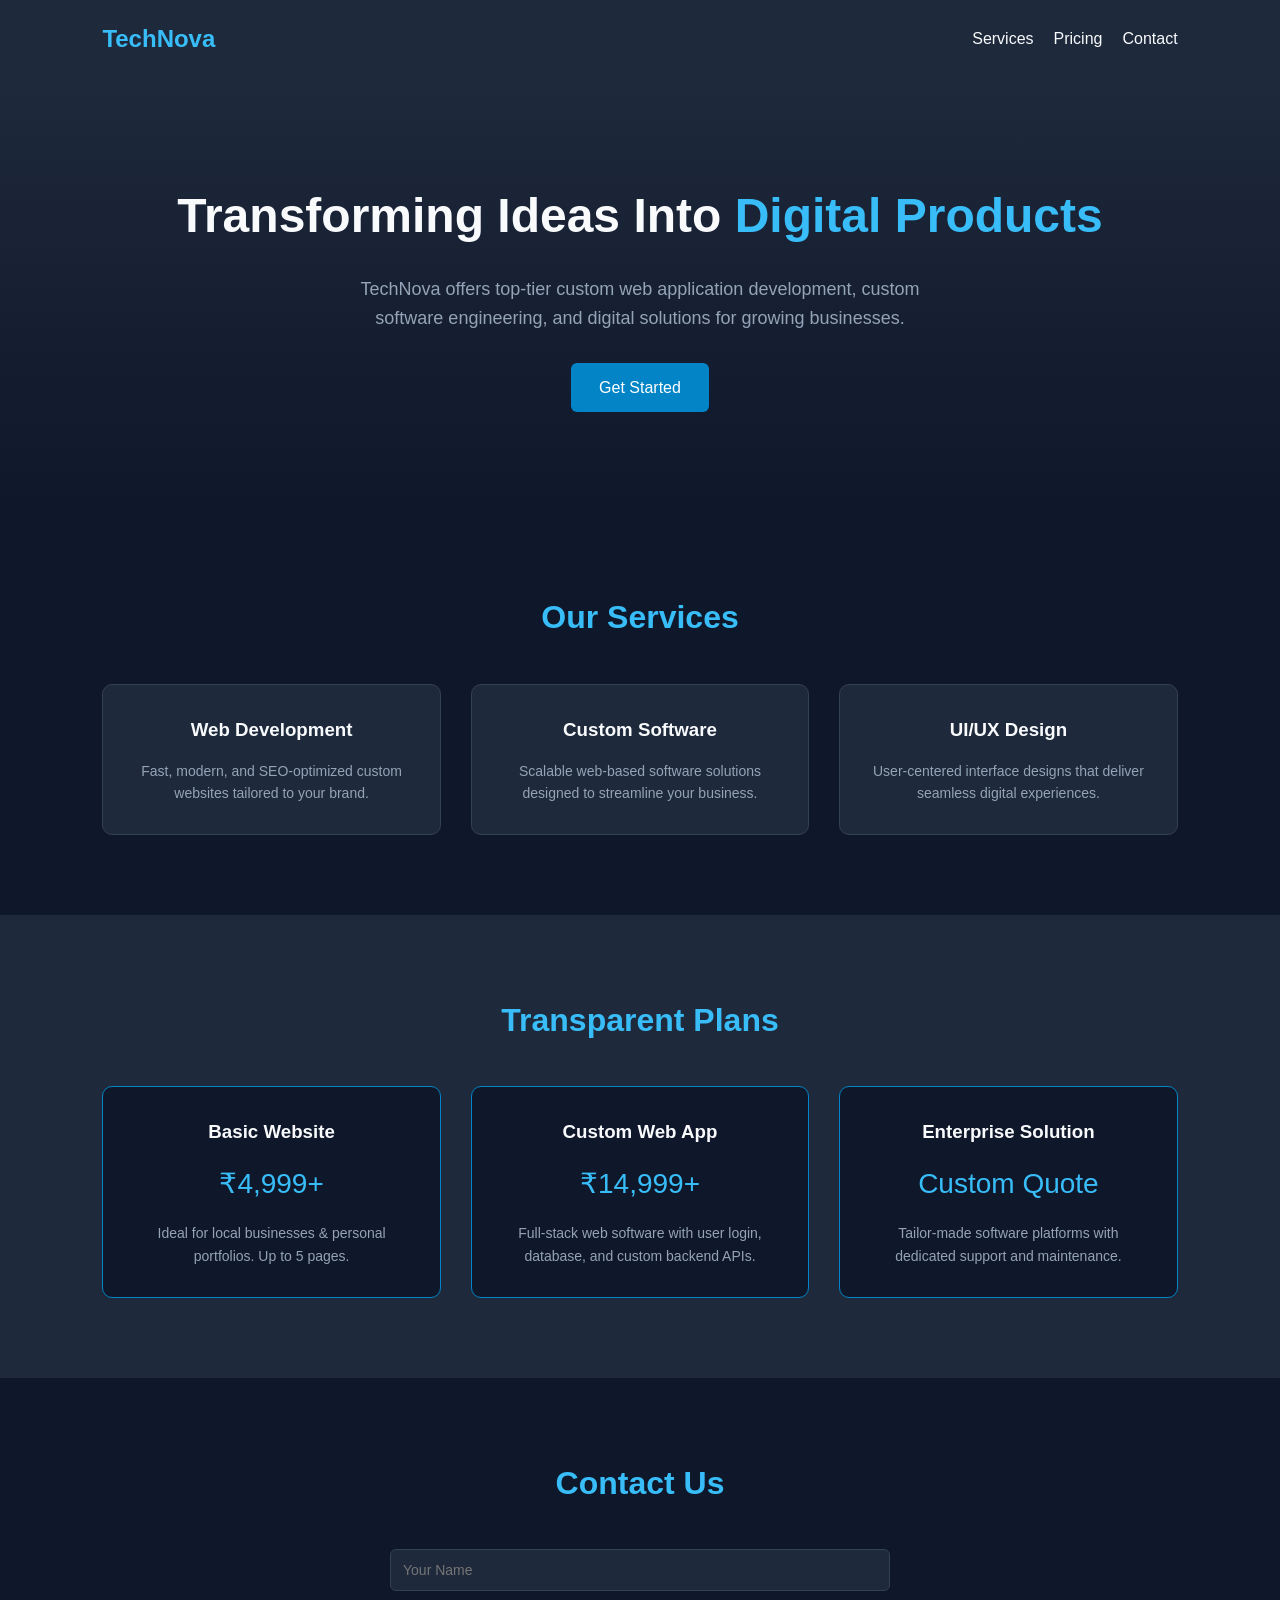
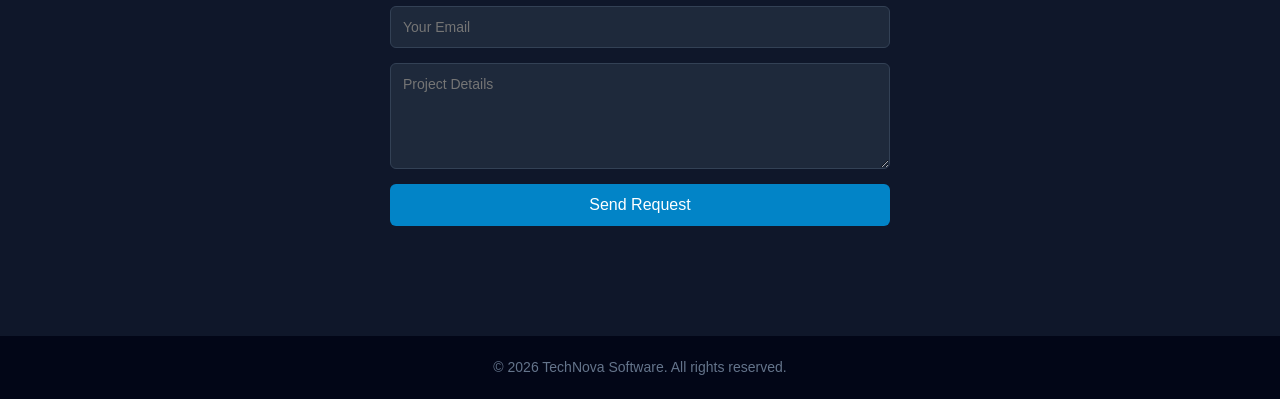
==== index.html @ 1e2e3ed6 "Add files via upload" ====
<!DOCTYPE html>
<html lang="en">
<head>
    <meta charset="UTF-8">
    <meta name="viewport" content="width=device-width, initial-scale=1.0">
    <title>TechNova | High-Quality Software & Web Solutions</title>
    <style>
        * {
            box-sizing: border-box;
            margin: 0;
            padding: 0;
            font-family: 'Segoe UI', Tahoma, Geneva, Verdana, sans-serif;
        }

        body {
            background-color: #0f172a;
            color: #f8fafc;
            line-height: 1.6;
        }

        /* Navigation */
        nav {
            display: flex;
            justify-content: space-between;
            align-items: center;
            padding: 20px 8%;
            background-color: #1e293b;
            position: sticky;
            top: 0;
            z-index: 100;
        }

        .logo {
            font-size: 24px;
            font-weight: bold;
            color: #38bdf8;
        }

        .nav-links {
            display: flex;
            list-style: none;
            gap: 20px;
        }

        .nav-links a {
            color: #f8fafc;
            text-decoration: none;
            transition: color 0.3s;
        }

        .nav-links a:hover {
            color: #38bdf8;
        }

        /* Hero Section */
        .hero {
            padding: 100px 8%;
            text-align: center;
            background: linear-gradient(180deg, #1e293b 0%, #0f172a 100%);
        }

        .hero h1 {
            font-size: 48px;
            margin-bottom: 20px;
            color: #f8fafc;
        }

        .hero h1 span {
            color: #38bdf8;
        }

        .hero p {
            font-size: 18px;
            color: #94a3b8;
            max-width: 600px;
            margin: 0 auto 30px auto;
        }

        .btn {
            background-color: #0284c7;
            color: #ffffff;
            padding: 12px 28px;
            border: none;
            border-radius: 6px;
            font-size: 16px;
            cursor: pointer;
            text-decoration: none;
            display: inline-block;
            transition: background 0.3s;
        }

        .btn:hover {
            background-color: #0369a1;
        }

        /* Services Section */
        .services {
            padding: 80px 8%;
            text-align: center;
        }

        .section-title {
            font-size: 32px;
            margin-bottom: 40px;
            color: #38bdf8;
        }

        .grid {
            display: grid;
            grid-template-columns: repeat(auto-fit, minmax(250px, 1fr));
            gap: 30px;
        }

        .card {
            background-color: #1e293b;
            padding: 30px;
            border-radius: 10px;
            border: 1px solid #334155;
            transition: transform 0.3s;
        }

        .card:hover {
            transform: translateY(-5px);
        }

        .card h3 {
            margin-bottom: 15px;
            color: #f8fafc;
        }

        .card p {
            color: #94a3b8;
            font-size: 14px;
        }

        /* Pricing Section */
        .pricing {
            padding: 80px 8%;
            background-color: #1e293b;
            text-align: center;
        }

        .price-card {
            background-color: #0f172a;
            border: 1px solid #0284c7;
        }

        .price {
            font-size: 28px;
            color: #38bdf8;
            margin: 15px 0;
        }

        /* Contact Section */
        .contact {
            padding: 80px 8%;
            text-align: center;
        }

        form {
            max-width: 500px;
            margin: 0 auto;
            display: flex;
            flex-direction: column;
            gap: 15px;
        }

        input, textarea {
            padding: 12px;
            border-radius: 6px;
            border: 1px solid #334155;
            background-color: #1e293b;
            color: #fff;
            font-size: 14px;
        }

        input:focus, textarea:focus {
            outline: 1px solid #38bdf8;
        }

        #form-status {
            margin-top: 15px;
            font-weight: bold;
        }

        /* Footer */
        footer {
            text-align: center;
            padding: 20px;
            background-color: #020617;
            color: #64748b;
            font-size: 14px;
        }

        @media (max-width: 768px) {
            .hero h1 { font-size: 32px; }
            .nav-links { display: none; }
        }
    </style>
</head>
<body>

    <!-- Navigation -->
    <nav>
        <div class="logo">TechNova</div>
        <ul class="nav-links">
            <li><a href="#services">Services</a></li>
            <li><a href="#pricing">Pricing</a></li>
            <li><a href="#contact">Contact</a></li>
        </ul>
    </nav>

    <!-- Hero Section -->
    <section class="hero">
        <h1>Transforming Ideas Into <span>Digital Products</span></h1>
        <p>TechNova offers top-tier custom web application development, custom software engineering, and digital solutions for growing businesses.</p>
        <a href="#contact" class="btn">Get Started</a>
    </section>

    <!-- Services -->
    <section class="services" id="services">
        <h2 class="section-title">Our Services</h2>
        <div class="grid">
            <div class="card">
                <h3>Web Development</h3>
                <p>Fast, modern, and SEO-optimized custom websites tailored to your brand.</p>
            </div>
            <div class="card">
                <h3>Custom Software</h3>
                <p>Scalable web-based software solutions designed to streamline your business.</p>
            </div>
            <div class="card">
                <h3>UI/UX Design</h3>
                <p>User-centered interface designs that deliver seamless digital experiences.</p>
            </div>
        </div>
    </section>

    <!-- Pricing -->
    <section class="pricing" id="pricing">
        <h2 class="section-title">Transparent Plans</h2>
        <div class="grid">
            <div class="card price-card">
                <h3>Basic Website</h3>
                <div class="price">₹4,999+</div>
                <p>Ideal for local businesses & personal portfolios. Up to 5 pages.</p>
            </div>
            <div class="card price-card">
                <h3>Custom Web App</h3>
                <div class="price">₹14,999+</div>
                <p>Full-stack web software with user login, database, and custom backend APIs.</p>
            </div>
            <div class="card price-card">
                <h3>Enterprise Solution</h3>
                <div class="price">Custom Quote</div>
                <p>Tailor-made software platforms with dedicated support and maintenance.</p>
            </div>
        </div>
    </section>

    <!-- Contact Form -->
    <section class="contact" id="contact">
        <h2 class="section-title">Contact Us</h2>
        <form id="leadForm">
            <input type="text" id="name" placeholder="Your Name" required>
            <input type="email" id="email" placeholder="Your Email" required>
            <textarea id="message" rows="5" placeholder="Project Details" required></textarea>
            <button type="submit" class="btn">Send Request</button>
            <div id="form-status"></div>
        </form>
    </section>

    <!-- Footer -->
    <footer>
        <p>&copy; 2026 TechNova Software. All rights reserved.</p>
    </footer>

    <!-- JavaScript to Connect Frontend to Backend -->
    <script>
        const form = document.getElementById('leadForm');
        const statusDiv = document.getElementById('form-status');

        form.addEventListener('submit', async (e) => {
            e.preventDefault();
            statusDiv.style.color = '#38bdf8';
            statusDiv.innerText = "Sending message...";

            const formData = {
                name: document.getElementById('name').value,
                email: document.getElementById('email').value,
                message: document.getElementById('message').value
            };

            try {
                // Pointing to local Express backend server
                const response = await fetch('http://localhost:3000/api/contact', {
                    method: 'POST',
                    headers: { 'Content-Type': 'application/json' },
                    body: JSON.stringify(formData)
                });

                const result = await response.json();

                if (response.ok) {
                    statusDiv.style.color = '#4ade80';
                    statusDiv.innerText = result.message;
                    form.reset();
                } else {
                    statusDiv.style.color = '#f87171';
                    statusDiv.innerText = "Error submitting form.";
                }
            } catch (err) {
                statusDiv.style.color = '#f87171';
                statusDiv.innerText = "Unable to connect to backend server.";
            }
        });
    </script>
</body>
</html>
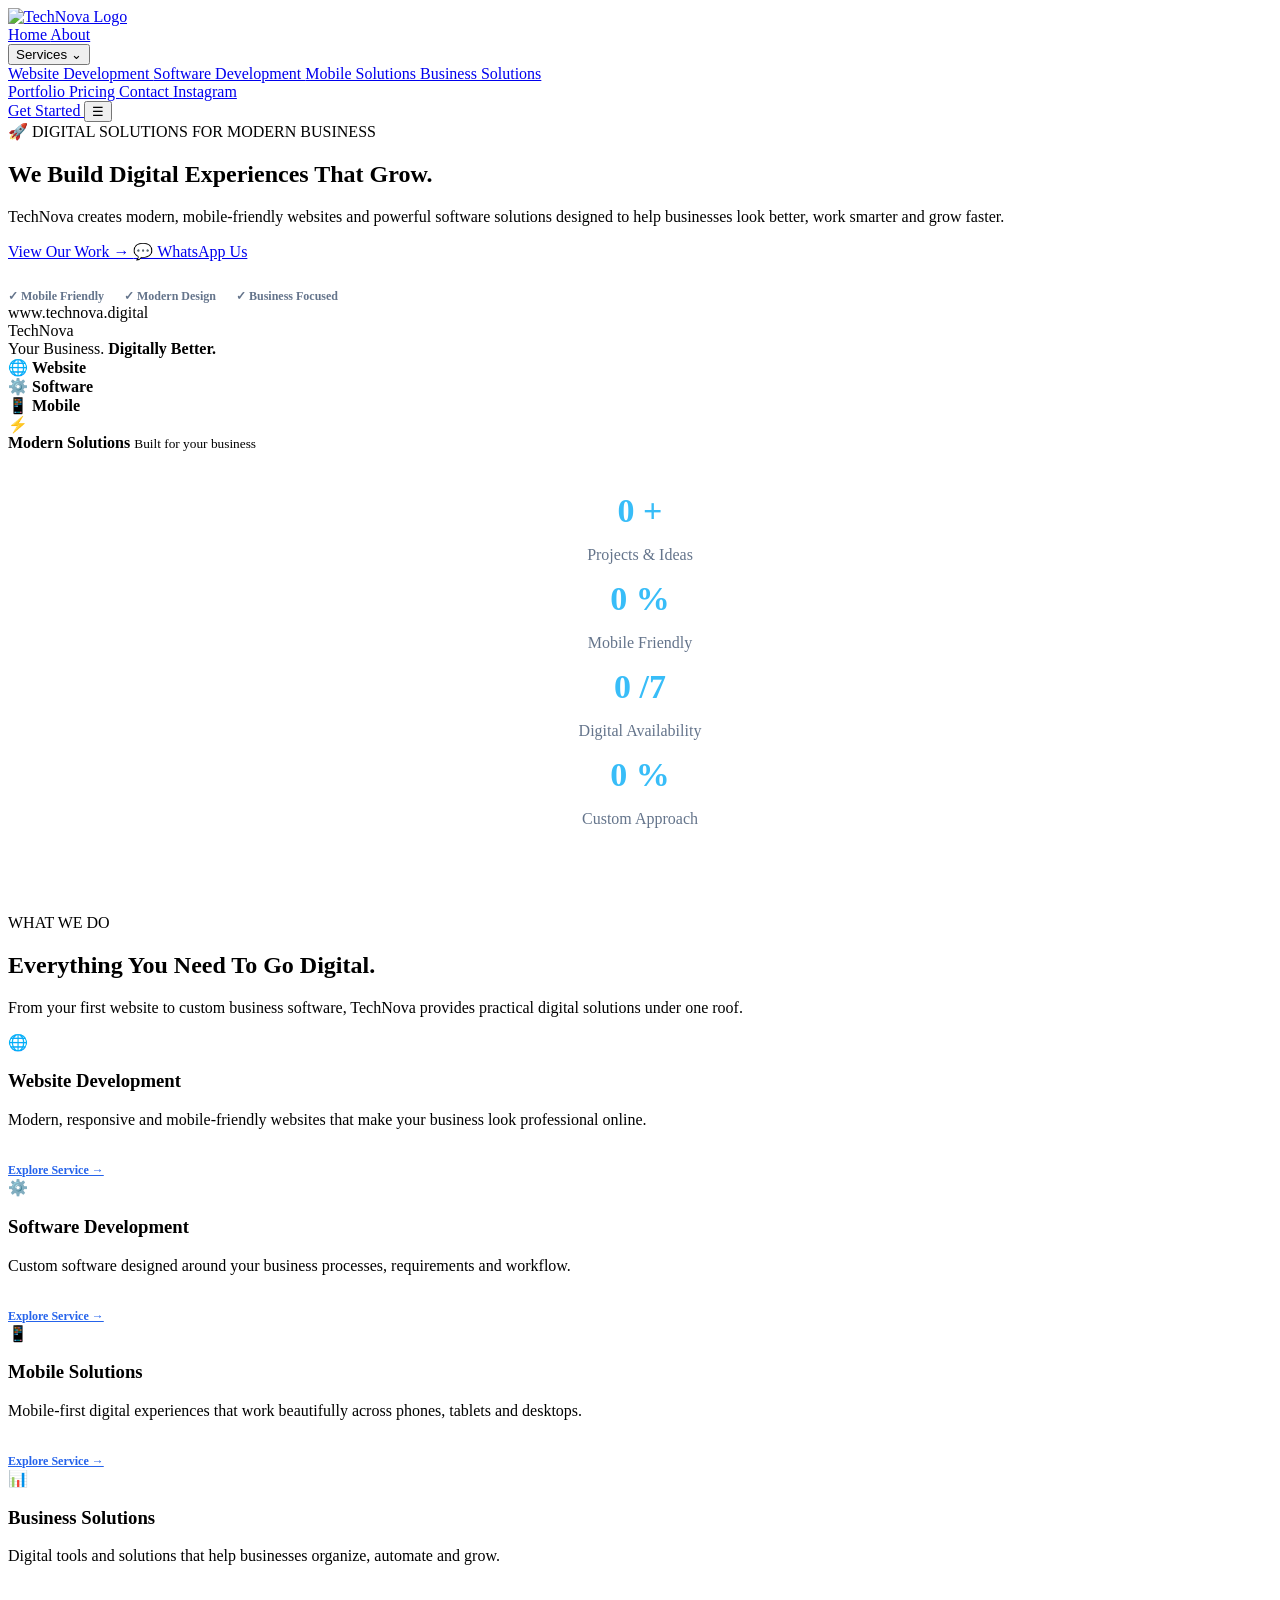
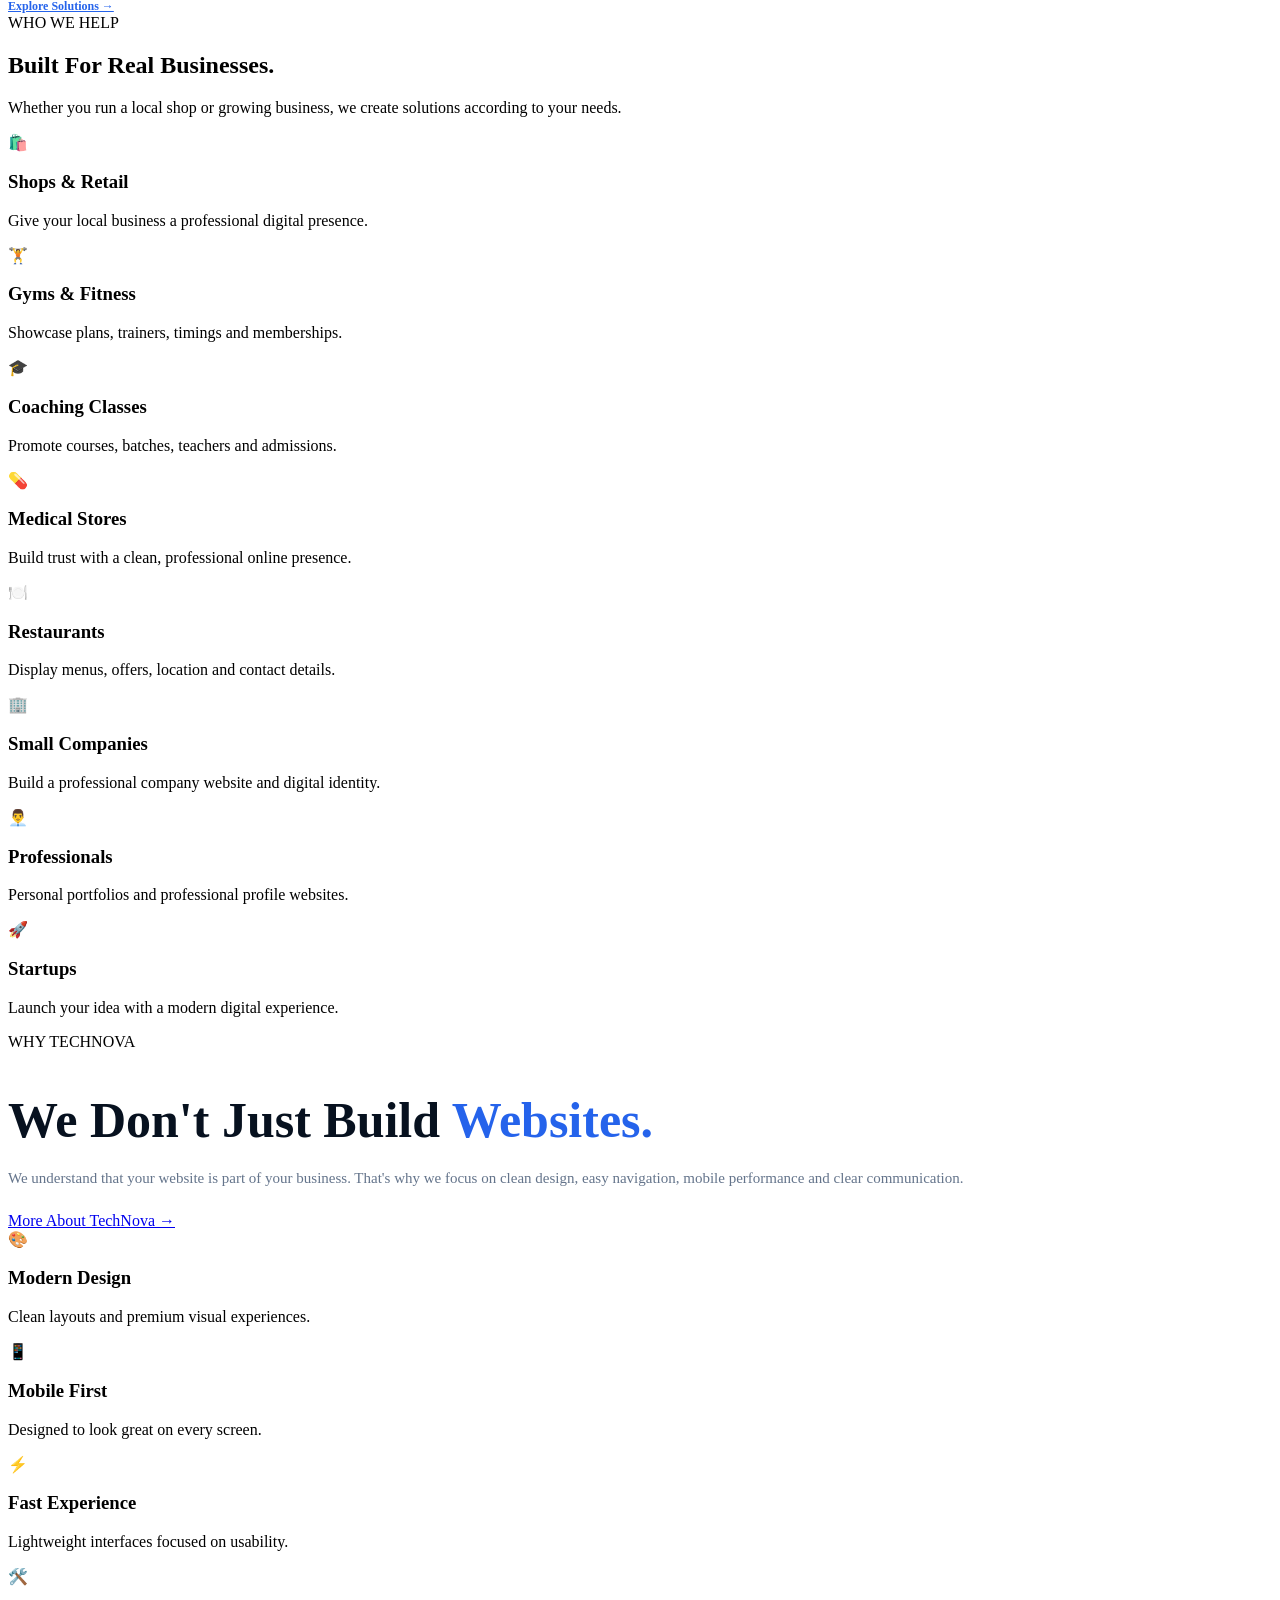
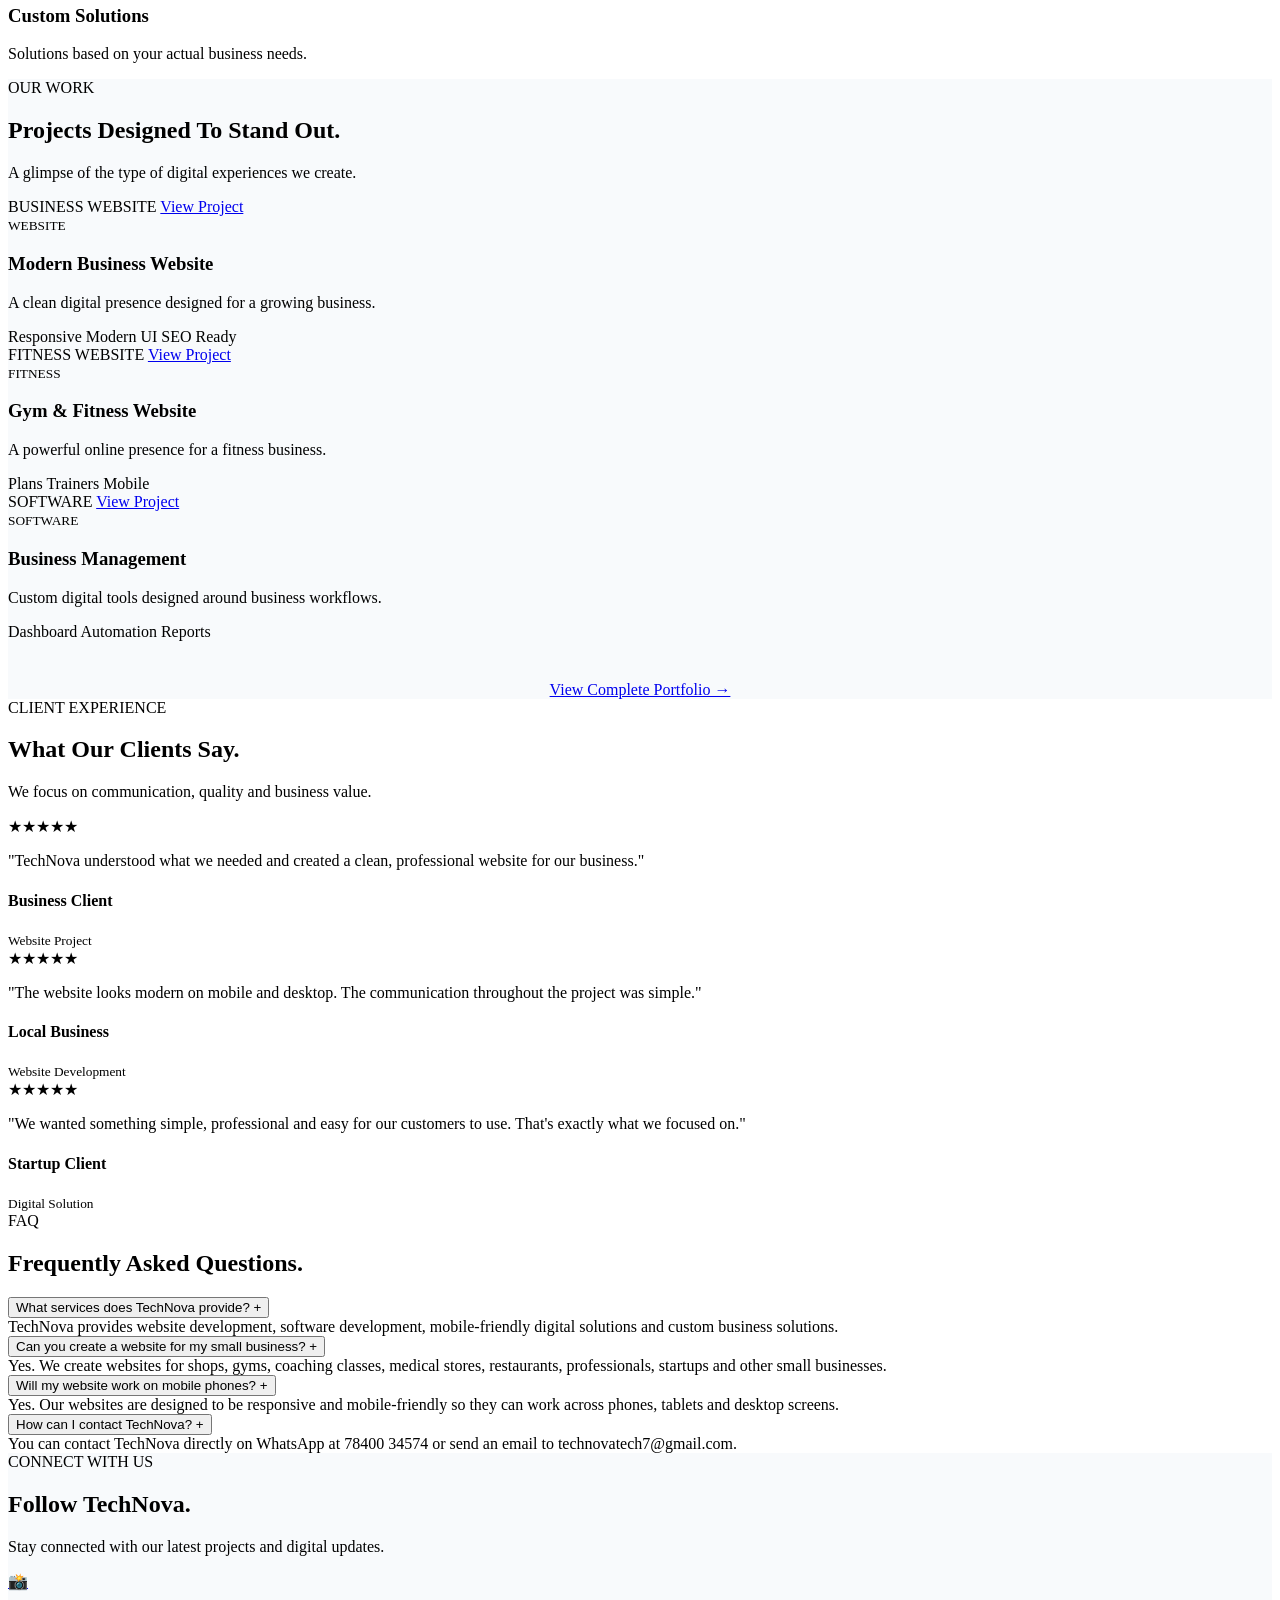
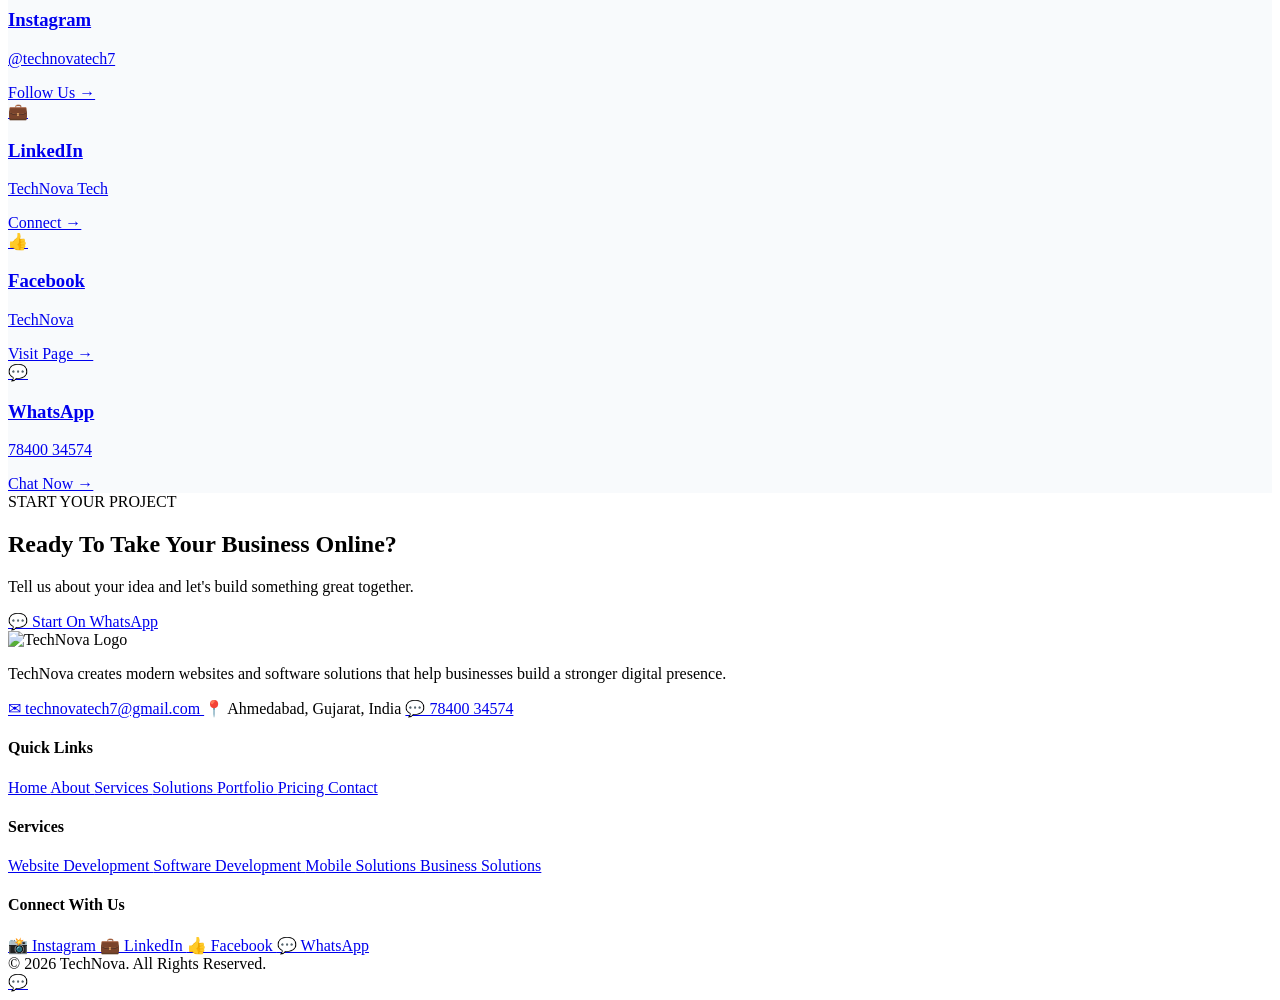
==== commit b399fbbb: "Update index.html" ====
--- a/index.html
+++ b/index.html
@@ -1,319 +1,2340 @@
 <!DOCTYPE html>
 <html lang="en">
+
 <head>
+
     <meta charset="UTF-8">
-    <meta name="viewport" content="width=device-width, initial-scale=1.0">
-    <title>TechNova | High-Quality Software & Web Solutions</title>
-    <style>
-        * {
-            box-sizing: border-box;
-            margin: 0;
-            padding: 0;
-            font-family: 'Segoe UI', Tahoma, Geneva, Verdana, sans-serif;
-        }
-
-        body {
-            background-color: #0f172a;
-            color: #f8fafc;
-            line-height: 1.6;
-        }
-
-        /* Navigation */
-        nav {
-            display: flex;
-            justify-content: space-between;
-            align-items: center;
-            padding: 20px 8%;
-            background-color: #1e293b;
-            position: sticky;
-            top: 0;
-            z-index: 100;
-        }
-
-        .logo {
-            font-size: 24px;
-            font-weight: bold;
-            color: #38bdf8;
-        }
-
-        .nav-links {
-            display: flex;
-            list-style: none;
-            gap: 20px;
-        }
-
-        .nav-links a {
-            color: #f8fafc;
-            text-decoration: none;
-            transition: color 0.3s;
-        }
-
-        .nav-links a:hover {
-            color: #38bdf8;
-        }
-
-        /* Hero Section */
-        .hero {
-            padding: 100px 8%;
-            text-align: center;
-            background: linear-gradient(180deg, #1e293b 0%, #0f172a 100%);
-        }
-
-        .hero h1 {
-            font-size: 48px;
-            margin-bottom: 20px;
-            color: #f8fafc;
-        }
-
-        .hero h1 span {
-            color: #38bdf8;
-        }
-
-        .hero p {
-            font-size: 18px;
-            color: #94a3b8;
-            max-width: 600px;
-            margin: 0 auto 30px auto;
-        }
-
-        .btn {
-            background-color: #0284c7;
-            color: #ffffff;
-            padding: 12px 28px;
-            border: none;
-            border-radius: 6px;
-            font-size: 16px;
-            cursor: pointer;
-            text-decoration: none;
-            display: inline-block;
-            transition: background 0.3s;
-        }
-
-        .btn:hover {
-            background-color: #0369a1;
-        }
-
-        /* Services Section */
-        .services {
-            padding: 80px 8%;
-            text-align: center;
-        }
-
-        .section-title {
-            font-size: 32px;
-            margin-bottom: 40px;
-            color: #38bdf8;
-        }
-
-        .grid {
-            display: grid;
-            grid-template-columns: repeat(auto-fit, minmax(250px, 1fr));
-            gap: 30px;
-        }
-
-        .card {
-            background-color: #1e293b;
-            padding: 30px;
-            border-radius: 10px;
-            border: 1px solid #334155;
-            transition: transform 0.3s;
-        }
-
-        .card:hover {
-            transform: translateY(-5px);
-        }
-
-        .card h3 {
-            margin-bottom: 15px;
-            color: #f8fafc;
-        }
-
-        .card p {
-            color: #94a3b8;
-            font-size: 14px;
-        }
-
-        /* Pricing Section */
-        .pricing {
-            padding: 80px 8%;
-            background-color: #1e293b;
-            text-align: center;
-        }
-
-        .price-card {
-            background-color: #0f172a;
-            border: 1px solid #0284c7;
-        }
-
-        .price {
-            font-size: 28px;
-            color: #38bdf8;
-            margin: 15px 0;
-        }
-
-        /* Contact Section */
-        .contact {
-            padding: 80px 8%;
-            text-align: center;
-        }
-
-        form {
-            max-width: 500px;
-            margin: 0 auto;
-            display: flex;
-            flex-direction: column;
-            gap: 15px;
-        }
-
-        input, textarea {
-            padding: 12px;
-            border-radius: 6px;
-            border: 1px solid #334155;
-            background-color: #1e293b;
-            color: #fff;
-            font-size: 14px;
-        }
-
-        input:focus, textarea:focus {
-            outline: 1px solid #38bdf8;
-        }
-
-        #form-status {
-            margin-top: 15px;
-            font-weight: bold;
-        }
-
-        /* Footer */
-        footer {
-            text-align: center;
-            padding: 20px;
-            background-color: #020617;
-            color: #64748b;
-            font-size: 14px;
-        }
-
-        @media (max-width: 768px) {
-            .hero h1 { font-size: 32px; }
-            .nav-links { display: none; }
-        }
-    </style>
+
+    <meta name="viewport"
+        content="width=device-width, initial-scale=1.0">
+
+    <meta name="description"
+        content="TechNova creates modern websites, software solutions and digital experiences for businesses.">
+
+    <meta name="keywords"
+        content="TechNova, website development, software development, Ahmedabad, business website, web design">
+
+    <meta name="author"
+        content="TechNova">
+
+    <title>TechNova | Modern Websites & Software Solutions</title>
+
+
+    <!-- =================================================
+         GOOGLE FONT
+    ================================================== -->
+
+    <link rel="preconnect"
+        href="https://fonts.googleapis.com">
+
+    <link rel="preconnect"
+        href="https://fonts.gstatic.com"
+        crossorigin>
+
+    <link href="https://fonts.googleapis.com/css2?family=Inter:wght@400;500;600;700;800;900&display=swap"
+        rel="stylesheet">
+
+
+    <!-- =================================================
+         WEBSITE CSS
+    ================================================== -->
+
+    <link rel="stylesheet"
+        href="css/style.css">
+
 </head>
+
+
 <body>
 
-    <!-- Navigation -->
-    <nav>
-        <div class="logo">TechNova</div>
-        <ul class="nav-links">
-            <li><a href="#services">Services</a></li>
-            <li><a href="#pricing">Pricing</a></li>
-            <li><a href="#contact">Contact</a></li>
-        </ul>
-    </nav>
-
-    <!-- Hero Section -->
-    <section class="hero">
-        <h1>Transforming Ideas Into <span>Digital Products</span></h1>
-        <p>TechNova offers top-tier custom web application development, custom software engineering, and digital solutions for growing businesses.</p>
-        <a href="#contact" class="btn">Get Started</a>
-    </section>
-
-    <!-- Services -->
-    <section class="services" id="services">
-        <h2 class="section-title">Our Services</h2>
-        <div class="grid">
-            <div class="card">
-                <h3>Web Development</h3>
-                <p>Fast, modern, and SEO-optimized custom websites tailored to your brand.</p>
-            </div>
-            <div class="card">
-                <h3>Custom Software</h3>
-                <p>Scalable web-based software solutions designed to streamline your business.</p>
-            </div>
-            <div class="card">
-                <h3>UI/UX Design</h3>
-                <p>User-centered interface designs that deliver seamless digital experiences.</p>
-            </div>
+
+<!-- =====================================================
+     HEADER
+===================================================== -->
+
+<header class="header">
+
+    <div class="container navbar">
+
+
+        <!-- LOGO -->
+
+        <a href="index.html"
+            class="logo">
+
+            <img src="images/technova-logo.jpeg"
+                alt="TechNova Logo">
+
+        </a>
+
+
+        <!-- NAVIGATION -->
+
+        <nav class="nav-menu">
+
+
+            <a href="index.html"
+                class="active">
+
+                Home
+
+            </a>
+
+
+            <a href="about.html">
+
+                About
+
+            </a>
+
+
+            <!-- SERVICES DROPDOWN -->
+
+            <div class="dropdown">
+
+                <button class="dropdown-btn">
+
+                    Services
+
+                    <span>⌄</span>
+
+                </button>
+
+
+                <div class="dropdown-menu">
+
+
+                    <a href="services.html">
+
+                        Website Development
+
+                    </a>
+
+
+                    <a href="services.html">
+
+                        Software Development
+
+                    </a>
+
+
+                    <a href="services.html">
+
+                        Mobile Solutions
+
+                    </a>
+
+
+                    <a href="solutions.html">
+
+                        Business Solutions
+
+                    </a>
+
+
+                </div>
+
+            </div>
+
+
+            <a href="portfolio.html">
+
+                Portfolio
+
+            </a>
+
+
+            <a href="pricing.html">
+
+                Pricing
+
+            </a>
+
+
+            <a href="contact.html">
+
+                Contact
+
+            </a>
+
+
+            <!-- INSTAGRAM -->
+
+            <a href="https://www.instagram.com/technovatech7/"
+                target="_blank"
+                rel="noopener">
+
+                Instagram
+
+            </a>
+
+
+        </nav>
+
+
+        <!-- HEADER CTA -->
+
+        <a href="https://wa.me/917840034574?text=Hello%20TechNova%2C%20I%20want%20to%20discuss%20a%20project."
+            target="_blank"
+            rel="noopener"
+            class="btn btn-primary desktop-btn">
+
+            Get Started
+
+        </a>
+
+
+        <!-- MOBILE MENU -->
+
+        <button class="mobile-menu"
+            aria-label="Open Menu">
+
+            ☰
+
+        </button>
+
+
+    </div>
+
+</header>
+
+
+
+<!-- =====================================================
+     HERO SECTION
+===================================================== -->
+
+<section class="hero">
+
+
+    <div class="container hero-grid">
+
+
+        <!-- HERO CONTENT -->
+
+        <div class="hero-content reveal">
+
+
+            <span class="badge">
+
+                🚀 DIGITAL SOLUTIONS FOR MODERN BUSINESS
+
+            </span>
+
+
+            <h1>
+
+                We Build Digital
+                <span>Experiences That Grow.</span>
+
+            </h1>
+
+
+            <p>
+
+                TechNova creates modern, mobile-friendly
+                websites and powerful software solutions
+                designed to help businesses look better,
+                work smarter and grow faster.
+
+            </p>
+
+
+            <!-- BUTTONS -->
+
+            <div class="hero-buttons">
+
+
+                <a href="portfolio.html"
+                    class="btn btn-primary">
+
+                    View Our Work →
+
+                </a>
+
+
+                <a href="https://wa.me/917840034574?text=Hello%20TechNova%2C%20I%20want%20a%20website%20for%20my%20business."
+                    target="_blank"
+                    rel="noopener"
+                    class="btn btn-whatsapp">
+
+                    💬 WhatsApp Us
+
+                </a>
+
+
+            </div>
+
+
+            <!-- TRUST TEXT -->
+
+            <div style="
+                display:flex;
+                gap:20px;
+                flex-wrap:wrap;
+                margin-top:28px;
+                color:#64748b;
+                font-size:12px;
+                font-weight:600;
+            ">
+
+                <span>
+                    ✓ Mobile Friendly
+                </span>
+
+                <span>
+                    ✓ Modern Design
+                </span>
+
+                <span>
+                    ✓ Business Focused
+                </span>
+
+            </div>
+
+
         </div>
-    </section>
-
-    <!-- Pricing -->
-    <section class="pricing" id="pricing">
-        <h2 class="section-title">Transparent Plans</h2>
-        <div class="grid">
-            <div class="card price-card">
-                <h3>Basic Website</h3>
-                <div class="price">₹4,999+</div>
-                <p>Ideal for local businesses & personal portfolios. Up to 5 pages.</p>
-            </div>
-            <div class="card price-card">
-                <h3>Custom Web App</h3>
-                <div class="price">₹14,999+</div>
-                <p>Full-stack web software with user login, database, and custom backend APIs.</p>
-            </div>
-            <div class="card price-card">
-                <h3>Enterprise Solution</h3>
-                <div class="price">Custom Quote</div>
-                <p>Tailor-made software platforms with dedicated support and maintenance.</p>
-            </div>
+
+
+
+        <!-- HERO VISUAL -->
+
+        <div class="hero-visual reveal">
+
+
+            <div class="glow glow-one"></div>
+
+            <div class="glow glow-two"></div>
+
+
+            <!-- BROWSER -->
+
+            <div class="browser-card">
+
+
+                <div class="browser-header">
+
+
+                    <div class="browser-dots">
+
+                        <span></span>
+
+                        <span></span>
+
+                        <span></span>
+
+                    </div>
+
+
+                    <div class="browser-address">
+
+                        www.technova.digital
+
+                    </div>
+
+
+                </div>
+
+
+                <div class="browser-body">
+
+
+                    <div class="mock-logo">
+
+                        Tech<span>Nova</span>
+
+                    </div>
+
+
+                    <div class="mock-heading">
+
+                        Your Business.
+
+                        <strong>
+                            Digitally Better.
+                        </strong>
+
+                    </div>
+
+
+                    <div class="mock-line"></div>
+
+
+                    <div class="mock-cards">
+
+
+                        <div class="mock-card">
+
+                            <span>
+                                🌐
+                            </span>
+
+                            <b>
+                                Website
+                            </b>
+
+                        </div>
+
+
+                        <div class="mock-card">
+
+                            <span>
+                                ⚙️
+                            </span>
+
+                            <b>
+                                Software
+                            </b>
+
+                        </div>
+
+
+                        <div class="mock-card">
+
+                            <span>
+                                📱
+                            </span>
+
+                            <b>
+                                Mobile
+                            </b>
+
+                        </div>
+
+
+                    </div>
+
+
+                </div>
+
+            </div>
+
+
+
+            <!-- FLOATING CARD -->
+
+            <div class="floating-card">
+
+
+                <div class="floating-icon">
+
+                    ⚡
+
+                </div>
+
+
+                <div>
+
+                    <strong>
+                        Modern Solutions
+                    </strong>
+
+                    <small>
+                        Built for your business
+                    </small>
+
+                </div>
+
+
+            </div>
+
+
         </div>
-    </section>
-
-    <!-- Contact Form -->
-    <section class="contact" id="contact">
-        <h2 class="section-title">Contact Us</h2>
-        <form id="leadForm">
-            <input type="text" id="name" placeholder="Your Name" required>
-            <input type="email" id="email" placeholder="Your Email" required>
-            <textarea id="message" rows="5" placeholder="Project Details" required></textarea>
-            <button type="submit" class="btn">Send Request</button>
-            <div id="form-status"></div>
-        </form>
-    </section>
-
-    <!-- Footer -->
-    <footer>
-        <p>&copy; 2026 TechNova Software. All rights reserved.</p>
-    </footer>
-
-    <!-- JavaScript to Connect Frontend to Backend -->
-    <script>
-        const form = document.getElementById('leadForm');
-        const statusDiv = document.getElementById('form-status');
-
-        form.addEventListener('submit', async (e) => {
-            e.preventDefault();
-            statusDiv.style.color = '#38bdf8';
-            statusDiv.innerText = "Sending message...";
-
-            const formData = {
-                name: document.getElementById('name').value,
-                email: document.getElementById('email').value,
-                message: document.getElementById('message').value
-            };
-
-            try {
-                // Pointing to local Express backend server
-                const response = await fetch('http://localhost:3000/api/contact', {
-                    method: 'POST',
-                    headers: { 'Content-Type': 'application/json' },
-                    body: JSON.stringify(formData)
-                });
-
-                const result = await response.json();
-
-                if (response.ok) {
-                    statusDiv.style.color = '#4ade80';
-                    statusDiv.innerText = result.message;
-                    form.reset();
-                } else {
-                    statusDiv.style.color = '#f87171';
-                    statusDiv.innerText = "Error submitting form.";
-                }
-            } catch (err) {
-                statusDiv.style.color = '#f87171';
-                statusDiv.innerText = "Unable to connect to backend server.";
-            }
-        });
-    </script>
+
+
+    </div>
+
+</section>
+
+
+
+<!-- =====================================================
+     COUNTERS
+===================================================== -->
+
+<section class="section"
+    style="padding-top:40px; padding-bottom:70px;">
+
+
+    <div class="container counter-section">
+
+
+        <div class="business-grid">
+
+
+            <div class="business-card reveal"
+                style="text-align:center;">
+
+
+                <div style="
+                    font-size:34px;
+                    font-weight:900;
+                    color:#38bdf8;
+                ">
+
+                    <span class="counter"
+                        data-target="50">
+
+                        0
+
+                    </span>+
+
+                </div>
+
+
+                <p style="color:#64748b;">
+
+                    Projects & Ideas
+
+                </p>
+
+
+            </div>
+
+
+
+            <div class="business-card reveal"
+                style="text-align:center;">
+
+
+                <div style="
+                    font-size:34px;
+                    font-weight:900;
+                    color:#38bdf8;
+                ">
+
+                    <span class="counter"
+                        data-target="100">
+
+                        0
+
+                    </span>%
+
+                </div>
+
+
+                <p style="color:#64748b;">
+
+                    Mobile Friendly
+
+                </p>
+
+
+            </div>
+
+
+
+            <div class="business-card reveal"
+                style="text-align:center;">
+
+
+                <div style="
+                    font-size:34px;
+                    font-weight:900;
+                    color:#38bdf8;
+                ">
+
+                    <span class="counter"
+                        data-target="24">
+
+                        0
+
+                    </span>/7
+
+                </div>
+
+
+                <p style="color:#64748b;">
+
+                    Digital Availability
+
+                </p>
+
+
+            </div>
+
+
+
+            <div class="business-card reveal"
+                style="text-align:center;">
+
+
+                <div style="
+                    font-size:34px;
+                    font-weight:900;
+                    color:#38bdf8;
+                ">
+
+                    <span class="counter"
+                        data-target="100">
+
+                        0
+
+                    </span>%
+
+                </div>
+
+
+                <p style="color:#64748b;">
+
+                    Custom Approach
+
+                </p>
+
+
+            </div>
+
+
+        </div>
+
+    </div>
+
+</section>
+
+
+
+<!-- =====================================================
+     SERVICES SECTION
+===================================================== -->
+
+<section class="section">
+
+
+    <div class="container">
+
+
+        <div class="section-heading reveal">
+
+
+            <span class="section-label">
+
+                WHAT WE DO
+
+            </span>
+
+
+            <h2>
+
+                Everything You Need
+                <span>To Go Digital.</span>
+
+            </h2>
+
+
+            <p>
+
+                From your first website to custom
+                business software, TechNova provides
+                practical digital solutions under one roof.
+
+            </p>
+
+
+        </div>
+
+
+
+        <div class="service-grid">
+
+
+            <!-- WEBSITE -->
+
+            <div class="service-card reveal">
+
+
+                <div class="service-icon">
+
+                    🌐
+
+                </div>
+
+
+                <h3>
+
+                    Website Development
+
+                </h3>
+
+
+                <p>
+
+                    Modern, responsive and
+                    mobile-friendly websites that
+                    make your business look professional
+                    online.
+
+                </p>
+
+
+                <a href="services.html"
+                    style="
+                    display:inline-block;
+                    margin-top:18px;
+                    color:#2563eb;
+                    font-size:12px;
+                    font-weight:800;
+                    ">
+
+                    Explore Service →
+
+                </a>
+
+
+            </div>
+
+
+
+            <!-- SOFTWARE -->
+
+            <div class="service-card reveal">
+
+
+                <div class="service-icon">
+
+                    ⚙️
+
+                </div>
+
+
+                <h3>
+
+                    Software Development
+
+                </h3>
+
+
+                <p>
+
+                    Custom software designed around
+                    your business processes, requirements
+                    and workflow.
+
+                </p>
+
+
+                <a href="services.html"
+                    style="
+                    display:inline-block;
+                    margin-top:18px;
+                    color:#2563eb;
+                    font-size:12px;
+                    font-weight:800;
+                    ">
+
+                    Explore Service →
+
+                </a>
+
+
+            </div>
+
+
+
+            <!-- MOBILE -->
+
+            <div class="service-card reveal">
+
+
+                <div class="service-icon">
+
+                    📱
+
+                </div>
+
+
+                <h3>
+
+                    Mobile Solutions
+
+                </h3>
+
+
+                <p>
+
+                    Mobile-first digital experiences
+                    that work beautifully across phones,
+                    tablets and desktops.
+
+                </p>
+
+
+                <a href="services.html"
+                    style="
+                    display:inline-block;
+                    margin-top:18px;
+                    color:#2563eb;
+                    font-size:12px;
+                    font-weight:800;
+                    ">
+
+                    Explore Service →
+
+                </a>
+
+
+            </div>
+
+
+
+            <!-- BUSINESS -->
+
+            <div class="service-card reveal">
+
+
+                <div class="service-icon">
+
+                    📊
+
+                </div>
+
+
+                <h3>
+
+                    Business Solutions
+
+                </h3>
+
+
+                <p>
+
+                    Digital tools and solutions that
+                    help businesses organize, automate
+                    and grow.
+
+                </p>
+
+
+                <a href="solutions.html"
+                    style="
+                    display:inline-block;
+                    margin-top:18px;
+                    color:#2563eb;
+                    font-size:12px;
+                    font-weight:800;
+                    ">
+
+                    Explore Solutions →
+
+                </a>
+
+
+            </div>
+
+
+        </div>
+
+    </div>
+
+</section>
+
+
+
+<!-- =====================================================
+     WHO WE SERVE
+===================================================== -->
+
+<section class="section dark-section">
+
+
+    <div class="container">
+
+
+        <div class="section-heading light reveal">
+
+
+            <span class="section-label">
+
+                WHO WE HELP
+
+            </span>
+
+
+            <h2>
+
+                Built For
+                <span>Real Businesses.</span>
+
+            </h2>
+
+
+            <p>
+
+                Whether you run a local shop or
+                growing business, we create solutions
+                according to your needs.
+
+            </p>
+
+
+        </div>
+
+
+
+        <div class="business-grid">
+
+
+            <div class="business-card reveal">
+
+
+                <div class="business-icon">
+
+                    🛍️
+
+                </div>
+
+
+                <h3>
+                    Shops & Retail
+                </h3>
+
+
+                <p>
+
+                    Give your local business
+                    a professional digital presence.
+
+                </p>
+
+
+            </div>
+
+
+
+            <div class="business-card reveal">
+
+
+                <div class="business-icon">
+
+                    🏋️
+
+                </div>
+
+
+                <h3>
+                    Gyms & Fitness
+                </h3>
+
+
+                <p>
+
+                    Showcase plans, trainers,
+                    timings and memberships.
+
+                </p>
+
+
+            </div>
+
+
+
+            <div class="business-card reveal">
+
+
+                <div class="business-icon">
+
+                    🎓
+
+                </div>
+
+
+                <h3>
+                    Coaching Classes
+                </h3>
+
+
+                <p>
+
+                    Promote courses, batches,
+                    teachers and admissions.
+
+                </p>
+
+
+            </div>
+
+
+
+            <div class="business-card reveal">
+
+
+                <div class="business-icon">
+
+                    💊
+
+                </div>
+
+
+                <h3>
+                    Medical Stores
+                </h3>
+
+
+                <p>
+
+                    Build trust with a clean,
+                    professional online presence.
+
+                </p>
+
+
+            </div>
+
+
+
+            <div class="business-card reveal">
+
+
+                <div class="business-icon">
+
+                    🍽️
+
+                </div>
+
+
+                <h3>
+                    Restaurants
+                </h3>
+
+
+                <p>
+
+                    Display menus, offers,
+                    location and contact details.
+
+                </p>
+
+
+            </div>
+
+
+
+            <div class="business-card reveal">
+
+
+                <div class="business-icon">
+
+                    🏢
+
+                </div>
+
+
+                <h3>
+                    Small Companies
+                </h3>
+
+
+                <p>
+
+                    Build a professional company
+                    website and digital identity.
+
+                </p>
+
+
+            </div>
+
+
+
+            <div class="business-card reveal">
+
+
+                <div class="business-icon">
+
+                    👨‍💼
+
+                </div>
+
+
+                <h3>
+                    Professionals
+                </h3>
+
+
+                <p>
+
+                    Personal portfolios and
+                    professional profile websites.
+
+                </p>
+
+
+            </div>
+
+
+
+            <div class="business-card reveal">
+
+
+                <div class="business-icon">
+
+                    🚀
+
+                </div>
+
+
+                <h3>
+                    Startups
+                </h3>
+
+
+                <p>
+
+                    Launch your idea with a
+                    modern digital experience.
+
+                </p>
+
+
+            </div>
+
+
+        </div>
+
+
+    </div>
+
+</section>
+
+
+
+<!-- =====================================================
+     WHY TECHNOVA
+===================================================== -->
+
+<section class="section">
+
+
+    <div class="container">
+
+
+        <div class="hero-grid">
+
+
+            <!-- LEFT -->
+
+            <div class="reveal">
+
+
+                <span class="section-label">
+
+                    WHY TECHNOVA
+
+                </span>
+
+
+                <h2 style="
+                    font-size:clamp(32px,4vw,50px);
+                    line-height:1.15;
+                    color:#07111f;
+                    margin-bottom:20px;
+                ">
+
+                    We Don't Just Build
+                    <span style="color:#2563eb;">
+                        Websites.
+                    </span>
+
+                </h2>
+
+
+                <p style="
+                    color:#64748b;
+                    font-size:15px;
+                    margin-bottom:25px;
+                ">
+
+                    We understand that your website
+                    is part of your business. That's why
+                    we focus on clean design, easy
+                    navigation, mobile performance and
+                    clear communication.
+
+                </p>
+
+
+                <a href="about.html"
+                    class="btn btn-primary">
+
+                    More About TechNova →
+
+                </a>
+
+
+            </div>
+
+
+
+            <!-- RIGHT -->
+
+            <div class="service-grid"
+                style="
+                grid-template-columns:repeat(2,1fr);
+                "
+            >
+
+
+                <div class="service-card reveal">
+
+
+                    <div class="service-icon">
+                        🎨
+                    </div>
+
+
+                    <h3>
+                        Modern Design
+                    </h3>
+
+
+                    <p>
+                        Clean layouts and premium
+                        visual experiences.
+                    </p>
+
+
+                </div>
+
+
+
+                <div class="service-card reveal">
+
+
+                    <div class="service-icon">
+                        📱
+                    </div>
+
+
+                    <h3>
+                        Mobile First
+                    </h3>
+
+
+                    <p>
+                        Designed to look great on
+                        every screen.
+                    </p>
+
+
+                </div>
+
+
+
+                <div class="service-card reveal">
+
+
+                    <div class="service-icon">
+                        ⚡
+                    </div>
+
+
+                    <h3>
+                        Fast Experience
+                    </h3>
+
+
+                    <p>
+                        Lightweight interfaces focused
+                        on usability.
+                    </p>
+
+
+                </div>
+
+
+
+                <div class="service-card reveal">
+
+
+                    <div class="service-icon">
+                        🛠️
+                    </div>
+
+
+                    <h3>
+                        Custom Solutions
+                    </h3>
+
+
+                    <p>
+                        Solutions based on your
+                        actual business needs.
+                    </p>
+
+
+                </div>
+
+
+            </div>
+
+
+        </div>
+
+
+    </div>
+
+</section>
+
+
+
+<!-- =====================================================
+     PORTFOLIO PREVIEW
+===================================================== -->
+
+<section class="section"
+    style="background:#f8fafc;">
+
+
+    <div class="container">
+
+
+        <div class="section-heading reveal">
+
+
+            <span class="section-label">
+
+                OUR WORK
+
+            </span>
+
+
+            <h2>
+
+                Projects Designed
+                <span>To Stand Out.</span>
+
+            </h2>
+
+
+            <p>
+
+                A glimpse of the type of digital
+                experiences we create.
+
+            </p>
+
+
+        </div>
+
+
+
+        <div class="portfolio-grid">
+
+
+            <!-- PROJECT 1 -->
+
+            <div class="portfolio-card reveal"
+                data-category="website">
+
+
+                <div class="portfolio-image portfolio-project-1">
+
+
+                    <div class="portfolio-overlay">
+
+
+                        <span>
+                            BUSINESS WEBSITE
+                        </span>
+
+
+                        <a href="portfolio.html">
+                            View Project
+                        </a>
+
+
+                    </div>
+
+
+                </div>
+
+
+                <div class="portfolio-info">
+
+
+                    <small>
+                        WEBSITE
+                    </small>
+
+
+                    <h3>
+                        Modern Business Website
+                    </h3>
+
+
+                    <p>
+
+                        A clean digital presence
+                        designed for a growing business.
+
+                    </p>
+
+
+                    <div class="project-tags">
+
+                        <span>Responsive</span>
+
+                        <span>Modern UI</span>
+
+                        <span>SEO Ready</span>
+
+                    </div>
+
+
+                </div>
+
+            </div>
+
+
+
+            <!-- PROJECT 2 -->
+
+            <div class="portfolio-card reveal"
+                data-category="fitness">
+
+
+                <div class="portfolio-image portfolio-project-2">
+
+
+                    <div class="portfolio-overlay">
+
+
+                        <span>
+                            FITNESS WEBSITE
+                        </span>
+
+
+                        <a href="portfolio.html">
+                            View Project
+                        </a>
+
+
+                    </div>
+
+
+                </div>
+
+
+                <div class="portfolio-info">
+
+
+                    <small>
+                        FITNESS
+                    </small>
+
+
+                    <h3>
+                        Gym & Fitness Website
+                    </h3>
+
+
+                    <p>
+
+                        A powerful online presence
+                        for a fitness business.
+
+                    </p>
+
+
+                    <div class="project-tags">
+
+                        <span>Plans</span>
+
+                        <span>Trainers</span>
+
+                        <span>Mobile</span>
+
+                    </div>
+
+
+                </div>
+
+            </div>
+
+
+
+            <!-- PROJECT 3 -->
+
+            <div class="portfolio-card reveal"
+                data-category="software">
+
+
+                <div class="portfolio-image portfolio-project-3">
+
+
+                    <div class="portfolio-overlay">
+
+
+                        <span>
+                            SOFTWARE
+                        </span>
+
+
+                        <a href="portfolio.html">
+                            View Project
+                        </a>
+
+
+                    </div>
+
+
+                </div>
+
+
+                <div class="portfolio-info">
+
+
+                    <small>
+                        SOFTWARE
+                    </small>
+
+
+                    <h3>
+                        Business Management
+                    </h3>
+
+
+                    <p>
+
+                        Custom digital tools designed
+                        around business workflows.
+
+                    </p>
+
+
+                    <div class="project-tags">
+
+                        <span>Dashboard</span>
+
+                        <span>Automation</span>
+
+                        <span>Reports</span>
+
+                    </div>
+
+
+                </div>
+
+            </div>
+
+
+        </div>
+
+
+
+        <div style="
+            text-align:center;
+            margin-top:40px;
+        ">
+
+
+            <a href="portfolio.html"
+                class="btn btn-outline">
+
+                View Complete Portfolio →
+
+            </a>
+
+
+        </div>
+
+
+    </div>
+
+</section>
+
+
+
+<!-- =====================================================
+     TESTIMONIALS
+===================================================== -->
+
+<section class="section dark-section">
+
+
+    <div class="container">
+
+
+        <div class="section-heading light reveal">
+
+
+            <span class="section-label">
+
+                CLIENT EXPERIENCE
+
+            </span>
+
+
+            <h2>
+
+                What Our
+                <span>Clients Say.</span>
+
+            </h2>
+
+
+            <p>
+
+                We focus on communication,
+                quality and business value.
+
+            </p>
+
+
+        </div>
+
+
+
+        <div class="testimonial-grid">
+
+
+            <div class="testimonial-card reveal">
+
+
+                <div class="stars">
+
+                    ★★★★★
+
+                </div>
+
+
+                <p>
+
+                    "TechNova understood what we
+                    needed and created a clean,
+                    professional website for our
+                    business."
+
+                </p>
+
+
+                <h4>
+                    Business Client
+                </h4>
+
+
+                <small>
+                    Website Project
+                </small>
+
+
+            </div>
+
+
+
+            <div class="testimonial-card reveal">
+
+
+                <div class="stars">
+
+                    ★★★★★
+
+                </div>
+
+
+                <p>
+
+                    "The website looks modern on
+                    mobile and desktop. The communication
+                    throughout the project was simple."
+
+                </p>
+
+
+                <h4>
+                    Local Business
+                </h4>
+
+
+                <small>
+                    Website Development
+                </small>
+
+
+            </div>
+
+
+
+            <div class="testimonial-card reveal">
+
+
+                <div class="stars">
+
+                    ★★★★★
+
+                </div>
+
+
+                <p>
+
+                    "We wanted something simple,
+                    professional and easy for our
+                    customers to use. That's exactly
+                    what we focused on."
+
+                </p>
+
+
+                <h4>
+                    Startup Client
+                </h4>
+
+
+                <small>
+                    Digital Solution
+                </small>
+
+
+            </div>
+
+
+        </div>
+
+
+    </div>
+
+</section>
+
+
+
+<!-- =====================================================
+     FAQ
+===================================================== -->
+
+<section class="section">
+
+
+    <div class="container">
+
+
+        <div class="section-heading reveal">
+
+
+            <span class="section-label">
+
+                FAQ
+
+            </span>
+
+
+            <h2>
+
+                Frequently Asked
+                <span>Questions.</span>
+
+            </h2>
+
+
+        </div>
+
+
+
+        <div class="faq">
+
+
+            <!-- FAQ 1 -->
+
+            <div class="faq-item reveal">
+
+
+                <button class="faq-question">
+
+                    What services does TechNova provide?
+
+                    <span>
+                        +
+                    </span>
+
+                </button>
+
+
+                <div class="faq-answer">
+
+                    TechNova provides website development,
+                    software development, mobile-friendly
+                    digital solutions and custom business
+                    solutions.
+
+                </div>
+
+
+            </div>
+
+
+
+            <!-- FAQ 2 -->
+
+            <div class="faq-item reveal">
+
+
+                <button class="faq-question">
+
+                    Can you create a website for my small business?
+
+                    <span>
+                        +
+                    </span>
+
+                </button>
+
+
+                <div class="faq-answer">
+
+                    Yes. We create websites for shops,
+                    gyms, coaching classes, medical stores,
+                    restaurants, professionals, startups
+                    and other small businesses.
+
+                </div>
+
+
+            </div>
+
+
+
+            <!-- FAQ 3 -->
+
+            <div class="faq-item reveal">
+
+
+                <button class="faq-question">
+
+                    Will my website work on mobile phones?
+
+                    <span>
+                        +
+                    </span>
+
+                </button>
+
+
+                <div class="faq-answer">
+
+                    Yes. Our websites are designed to be
+                    responsive and mobile-friendly so they
+                    can work across phones, tablets and
+                    desktop screens.
+
+                </div>
+
+
+            </div>
+
+
+
+            <!-- FAQ 4 -->
+
+            <div class="faq-item reveal">
+
+
+                <button class="faq-question">
+
+                    How can I contact TechNova?
+
+                    <span>
+                        +
+                    </span>
+
+                </button>
+
+
+                <div class="faq-answer">
+
+                    You can contact TechNova directly on
+                    WhatsApp at 78400 34574 or send an email
+                    to technovatech7@gmail.com.
+
+                </div>
+
+
+            </div>
+
+
+        </div>
+
+
+    </div>
+
+</section>
+
+
+
+<!-- =====================================================
+     SOCIAL MEDIA
+===================================================== -->
+
+<section class="section"
+    style="background:#f8fafc;">
+
+
+    <div class="container">
+
+
+        <div class="section-heading reveal">
+
+
+            <span class="section-label">
+
+                CONNECT WITH US
+
+            </span>
+
+
+            <h2>
+
+                Follow
+                <span>TechNova.</span>
+
+            </h2>
+
+
+            <p>
+
+                Stay connected with our latest
+                projects and digital updates.
+
+            </p>
+
+
+        </div>
+
+
+
+        <div class="social-grid">
+
+
+            <!-- INSTAGRAM -->
+
+            <a href="https://www.instagram.com/technovatech7/"
+                target="_blank"
+                rel="noopener"
+                class="social-card reveal">
+
+
+                <div class="social-icon">
+
+                    📸
+
+                </div>
+
+
+                <h3>
+                    Instagram
+                </h3>
+
+
+                <p>
+                    @technovatech7
+                </p>
+
+
+                <span>
+                    Follow Us →
+                </span>
+
+
+            </a>
+
+
+
+            <!-- LINKEDIN -->
+
+            <a href="https://www.linkedin.com/in/technova-tech-b75917428/"
+                target="_blank"
+                rel="noopener"
+                class="social-card reveal">
+
+
+                <div class="social-icon">
+
+                    💼
+
+                </div>
+
+
+                <h3>
+                    LinkedIn
+                </h3>
+
+
+                <p>
+                    TechNova Tech
+                </p>
+
+
+                <span>
+                    Connect →
+                </span>
+
+
+            </a>
+
+
+
+            <!-- FACEBOOK -->
+
+            <a href="https://www.facebook.com/profile.php?id=61593031384682"
+                target="_blank"
+                rel="noopener"
+                class="social-card reveal">
+
+
+                <div class="social-icon">
+
+                    👍
+
+                </div>
+
+
+                <h3>
+                    Facebook
+                </h3>
+
+
+                <p>
+                    TechNova
+                </p>
+
+
+                <span>
+                    Visit Page →
+                </span>
+
+
+            </a>
+
+
+
+            <!-- WHATSAPP -->
+
+            <a href="https://wa.me/917840034574?text=Hello%20TechNova%2C%20I%20want%20to%20discuss%20a%20project."
+                target="_blank"
+                rel="noopener"
+                class="social-card reveal">
+
+
+                <div class="social-icon">
+
+                    💬
+
+                </div>
+
+
+                <h3>
+                    WhatsApp
+                </h3>
+
+
+                <p>
+                    78400 34574
+                </p>
+
+
+                <span>
+                    Chat Now →
+                </span>
+
+
+            </a>
+
+
+        </div>
+
+
+    </div>
+
+</section>
+
+
+
+<!-- =====================================================
+     FINAL CTA
+===================================================== -->
+
+<section class="cta-section">
+
+
+    <div class="container">
+
+
+        <div class="cta-box reveal">
+
+
+            <div>
+
+
+                <span class="section-label">
+
+                    START YOUR PROJECT
+
+                </span>
+
+
+                <h2>
+
+                    Ready To Take
+                    Your Business Online?
+
+                </h2>
+
+
+                <p>
+
+                    Tell us about your idea and
+                    let's build something great together.
+
+                </p>
+
+
+            </div>
+
+
+            <a href="https://wa.me/917840034574?text=Hello%20TechNova%2C%20I%20want%20to%20start%20a%20project."
+                target="_blank"
+                rel="noopener"
+                class="btn btn-whatsapp">
+
+                💬 Start On WhatsApp
+
+            </a>
+
+
+        </div>
+
+
+    </div>
+
+</section>
+
+
+
+<!-- =====================================================
+     FOOTER
+===================================================== -->
+
+<footer class="footer">
+
+
+    <div class="container footer-grid">
+
+
+        <!-- COMPANY -->
+
+        <div class="footer-company">
+
+
+            <img src="images/technova-logo.jpeg"
+                alt="TechNova Logo"
+                class="footer-logo">
+
+
+            <p>
+
+                TechNova creates modern websites
+                and software solutions that help
+                businesses build a stronger digital
+                presence.
+
+            </p>
+
+
+            <a href="mailto:technovatech7@gmail.com">
+
+                ✉ technovatech7@gmail.com
+
+            </a>
+
+
+            <span>
+
+                📍 Ahmedabad, Gujarat, India
+
+            </span>
+
+
+            <a href="https://wa.me/917840034574"
+                target="_blank"
+                rel="noopener">
+
+                💬 78400 34574
+
+            </a>
+
+
+        </div>
+
+
+
+        <!-- QUICK LINKS -->
+
+        <div>
+
+
+            <h4>
+                Quick Links
+            </h4>
+
+
+            <a href="index.html">
+                Home
+            </a>
+
+
+            <a href="about.html">
+                About
+            </a>
+
+
+            <a href="services.html">
+                Services
+            </a>
+
+
+            <a href="solutions.html">
+                Solutions
+            </a>
+
+
+            <a href="portfolio.html">
+                Portfolio
+            </a>
+
+
+            <a href="pricing.html">
+                Pricing
+            </a>
+
+
+            <a href="contact.html">
+                Contact
+            </a>
+
+
+        </div>
+
+
+
+        <!-- SERVICES -->
+
+        <div>
+
+
+            <h4>
+                Services
+            </h4>
+
+
+            <a href="services.html">
+                Website Development
+            </a>
+
+
+            <a href="services.html">
+                Software Development
+            </a>
+
+
+            <a href="services.html">
+                Mobile Solutions
+            </a>
+
+
+            <a href="solutions.html">
+                Business Solutions
+            </a>
+
+
+        </div>
+
+
+
+        <!-- SOCIAL -->
+
+        <div>
+
+
+            <h4>
+                Connect With Us
+            </h4>
+
+
+            <a href="https://www.instagram.com/technovatech7/"
+                target="_blank"
+                rel="noopener">
+
+                📸 Instagram
+
+            </a>
+
+
+            <a href="https://www.linkedin.com/in/technova-tech-b75917428/"
+                target="_blank"
+                rel="noopener">
+
+                💼 LinkedIn
+
+            </a>
+
+
+            <a href="https://www.facebook.com/profile.php?id=61593031384682"
+                target="_blank"
+                rel="noopener">
+
+                👍 Facebook
+
+            </a>
+
+
+            <a href="https://wa.me/917840034574"
+                target="_blank"
+                rel="noopener">
+
+                💬 WhatsApp
+
+            </a>
+
+
+        </div>
+
+
+    </div>
+
+
+
+    <div class="copyright">
+
+        © 2026 TechNova.
+        All Rights Reserved.
+
+    </div>
+
+
+</footer>
+
+
+
+<!-- =====================================================
+     FLOATING WHATSAPP
+===================================================== -->
+
+<a href="https://wa.me/917840034574?text=Hello%20TechNova%2C%20I%20want%20to%20discuss%20a%20project."
+    target="_blank"
+    rel="noopener"
+    class="floating-whatsapp"
+    aria-label="Chat with TechNova on WhatsApp">
+
+    💬
+
+</a>
+
+
+
+<!-- =====================================================
+     JAVASCRIPT
+===================================================== -->
+
+<script src="js/script.js"></script>
+
+
 </body>
-</html>+
+</html>
